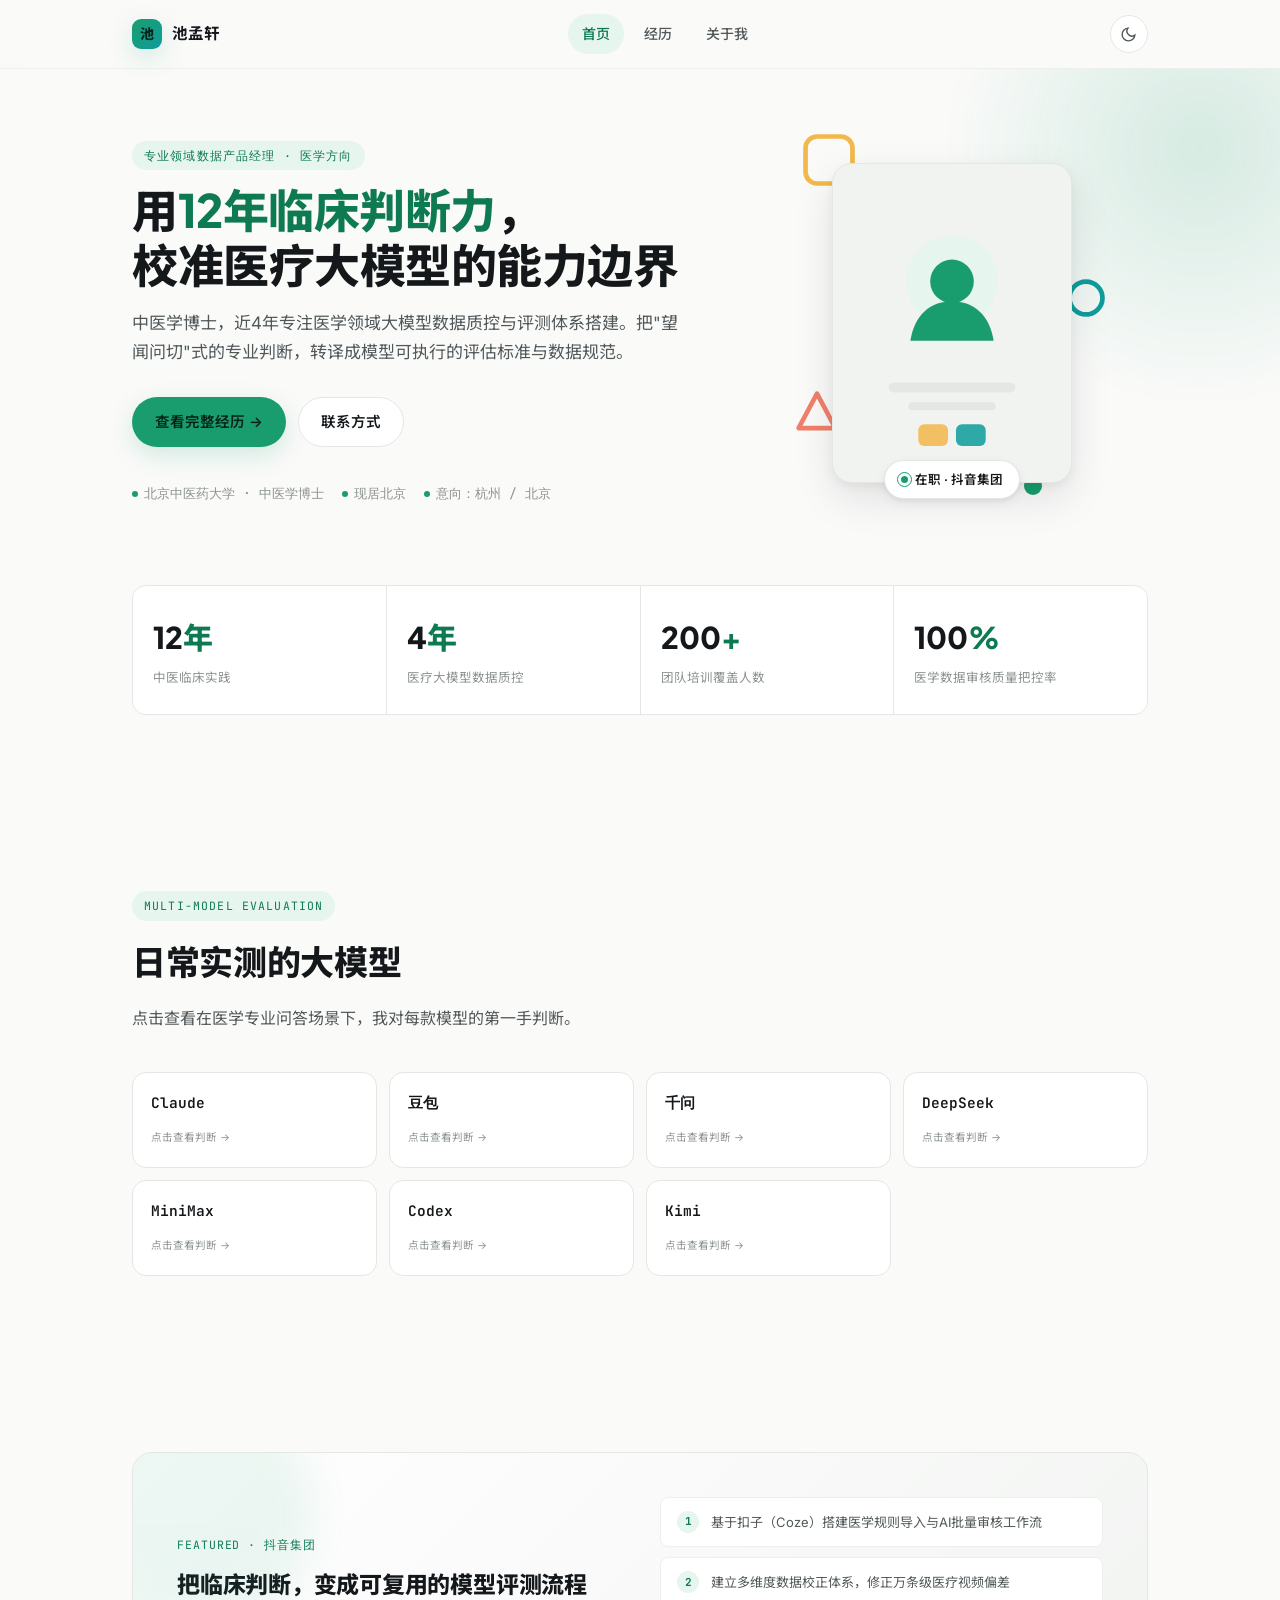
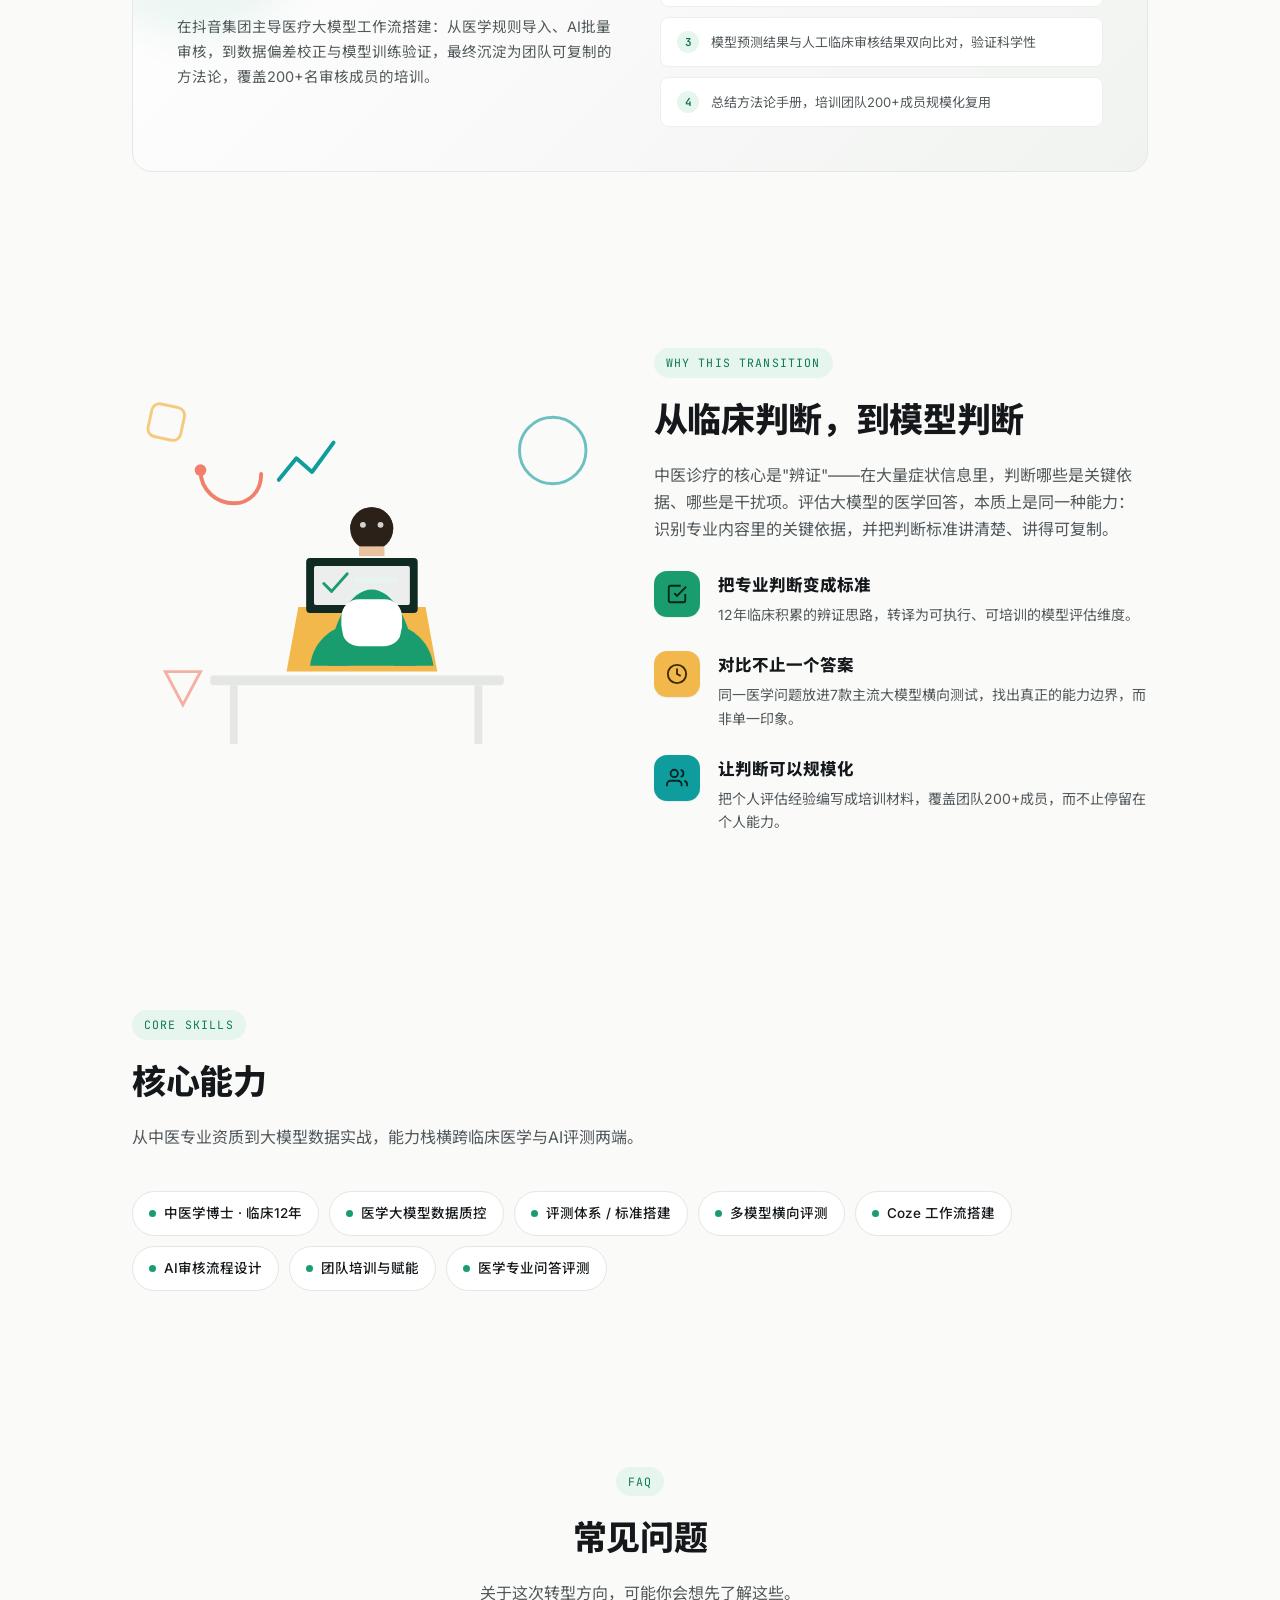
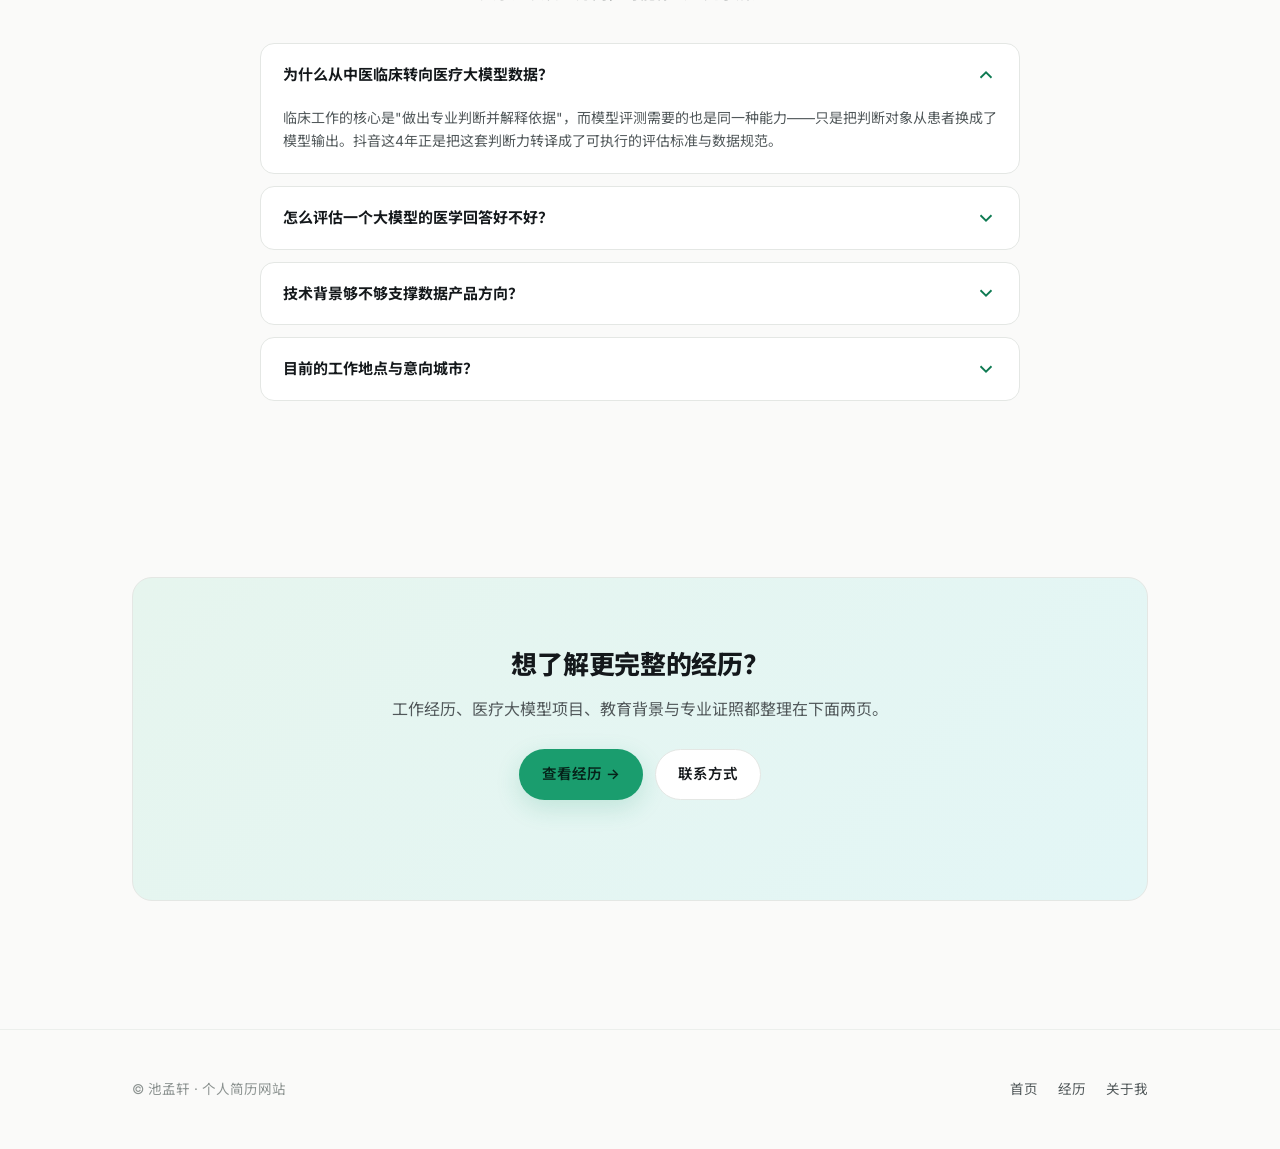
==== index.html @ e6326921 "Add files via upload" ====
<!DOCTYPE html>
<html lang="zh-CN">
<head>
<meta charset="UTF-8">
<meta name="viewport" content="width=device-width, initial-scale=1.0">
<title>池孟轩 · 专业领域数据产品经理（医学方向）</title>
<link rel="preconnect" href="https://fonts.googleapis.com">
<link rel="preconnect" href="https://fonts.gstatic.com" crossorigin>
<link href="https://fonts.googleapis.com/css2?family=Plus+Jakarta+Sans:wght@600;700;800;900&family=Manrope:wght@500;700;800&family=Inter:wght@400;500;600;700&family=Noto+Sans+SC:wght@400;500;600;700;800&family=JetBrains+Mono:wght@400;500&display=swap" rel="stylesheet">
<link rel="stylesheet" href="style.css">
<style>
  /* ---------- HERO ---------- */
  .hero{ padding:64px 0 40px; position:relative; overflow:hidden; }
  .hero-glow{
    position:absolute; top:-180px; right:-180px; width:520px; height:520px; border-radius:50%;
    background:radial-gradient(circle, var(--accent) 0%, transparent 70%);
    opacity:.16; pointer-events:none; filter:blur(10px);
  }
  .hero-grid{ display:grid; grid-template-columns:1.3fr 0.9fr; gap:56px; align-items:center; position:relative; z-index:1; }
  @media (max-width:840px){ .hero-grid{ grid-template-columns:1fr; gap:36px; } }

  .hero h1{
    font-size:clamp(32px,4.4vw,46px); font-weight:800; line-height:1.18; margin-bottom:18px;
  }
  .hero h1 .hl{ color:var(--accent-text); }
  .hero-lede{ font-size:17px; color:var(--ink-soft); max-width:560px; margin-bottom:30px; }
  .hero-cta{ display:flex; gap:12px; flex-wrap:wrap; margin-bottom:36px; }
  .hero-meta{ display:flex; gap:18px; flex-wrap:wrap; font-size:13px; color:var(--ink-faint); font-family:var(--mono); }
  .hero-meta span{ display:flex; align-items:center; gap:6px; }
  .hero-meta .dot{ width:6px; height:6px; border-radius:50%; background:var(--accent); }

  .hero-photo-wrap{ display:flex; justify-content:center; padding:30px; }
  .photo-cluster{ position:relative; width:240px; }
  .hero-photo{
    width:240px; height:320px; border-radius:var(--radius-lg); overflow:hidden;
    border:1px solid var(--border); box-shadow:var(--shadow-lg); position:relative; background:var(--bg-subtle);
  }
  .hero-photo img{ width:100%; height:100%; object-fit:cover; }
  .id-card{
    width:240px; height:320px; border-radius:var(--radius-lg); overflow:hidden;
    border:1px solid var(--border); box-shadow:var(--shadow-lg); position:relative; background:var(--bg-subtle);
  }
  .hero-badge{
    position:absolute; bottom:-16px; left:50%; transform:translateX(-50%);
    background:var(--bg-elevated); border:1px solid var(--border); border-radius:999px;
    padding:8px 16px; font-size:12.5px; font-weight:600; box-shadow:var(--shadow-md);
    display:flex; align-items:center; gap:7px; white-space:nowrap;
  }
  .hero-badge .pulse{ width:7px; height:7px; border-radius:50%; background:var(--accent); position:relative; }
  .hero-badge .pulse::after{
    content:""; position:absolute; inset:-4px; border-radius:50%; border:1.5px solid var(--accent);
    animation:pulseRing 2.2s var(--ease) infinite;
  }
  @keyframes pulseRing{ 0%{ transform:scale(.6); opacity:.9; } 100%{ transform:scale(1.8); opacity:0; } }

  /* ---------- STATS ---------- */
  .stats-row{
    display:grid; grid-template-columns:repeat(4,1fr); gap:1px; background:var(--border);
    border:1px solid var(--border); border-radius:var(--radius-md); overflow:hidden; margin-top:8px;
  }
  @media (max-width:680px){ .stats-row{ grid-template-columns:repeat(2,1fr); } }
  .stat-cell{ background:var(--bg-elevated); padding:26px 20px; transition:background-color .25s; }
  .stat-cell:hover{ background:var(--bg-subtle); }
  .stat-num{ font-family:var(--serif); font-weight:800; font-size:30px; color:var(--ink); }
  .stat-num .suf{ color:var(--accent-text); }
  .stat-label{ font-size:12.5px; color:var(--ink-faint); margin-top:4px; }

  /* ---------- MODEL EVAL — signature interactive component ---------- */
  .model-grid{ display:grid; grid-template-columns:repeat(4,1fr); gap:12px; }
  @media (max-width:680px){ .model-grid{ grid-template-columns:repeat(2,1fr); } }
  .model-chip{
    background:var(--bg-elevated); border:1px solid var(--border); border-radius:var(--radius-md);
    padding:18px; cursor:pointer; transition:all .3s var(--ease); position:relative; overflow:hidden;
    min-height:96px;
  }
  .model-chip::before{
    content:""; position:absolute; inset:0; background:linear-gradient(135deg, var(--accent-soft), transparent 60%);
    opacity:0; transition:opacity .3s;
  }
  .model-chip:hover{ transform:translateY(-3px); box-shadow:var(--shadow-md); border-color:var(--accent); }
  .model-chip:hover::before{ opacity:1; }
  .model-chip .mname{ font-family:var(--mono); font-weight:600; font-size:14.5px; position:relative; z-index:1; }
  .model-chip .mnote{
    font-size:12.5px; color:var(--ink-soft); margin-top:8px; max-height:0; opacity:0; overflow:hidden;
    transition:max-height .3s var(--ease), opacity .3s var(--ease); position:relative; z-index:1;
  }
  .model-chip.active{ border-color:var(--accent); box-shadow:var(--shadow-accent); }
  .model-chip.active .mnote{ max-height:60px; opacity:1; margin-top:8px; }
  .model-chip .tap-hint{
    font-size:10.5px; color:var(--ink-faint); margin-top:6px; position:relative; z-index:1;
  }
  .model-chip.active .tap-hint{ display:none; }

  /* ---------- SKILL TAGS ---------- */
  .skill-grid{ display:flex; flex-wrap:wrap; gap:10px; }
  .skill-tag{
    display:flex; align-items:center; gap:8px; padding:10px 16px; border-radius:999px;
    background:var(--bg-elevated); border:1px solid var(--border); font-size:13.5px; font-weight:500;
    transition:all .25s var(--ease);
  }
  .skill-tag:hover{ border-color:var(--accent); transform:translateY(-2px); box-shadow:var(--shadow-sm); }
  .skill-tag .ico{ width:7px; height:7px; border-radius:50%; background:var(--accent); flex:none; }

  /* ---------- SPOTLIGHT (featured highlight) ---------- */
  .spotlight{
    background:linear-gradient(135deg, var(--bg-elevated), var(--bg-subtle));
    border:1px solid var(--border); border-radius:var(--radius-lg); padding:44px;
    display:grid; grid-template-columns:1fr 1fr; gap:40px; align-items:center; position:relative; overflow:hidden;
  }
  @media (max-width:760px){ .spotlight{ grid-template-columns:1fr; padding:28px; } }
  .spotlight::before{
    content:""; position:absolute; top:-60px; left:-60px; width:240px; height:240px; border-radius:50%;
    background:var(--accent); opacity:.08; filter:blur(20px);
  }
  .spotlight-tag{ font-family:var(--mono); font-size:11.5px; color:var(--accent-text); letter-spacing:.08em; text-transform:uppercase; margin-bottom:10px; }
  .spotlight h3{ font-size:23px; font-weight:800; margin-bottom:12px; }
  .spotlight p{ color:var(--ink-soft); font-size:14.5px; }
  .flow-steps{ display:flex; flex-direction:column; gap:10px; }
  .flow-step{
    display:flex; gap:12px; align-items:flex-start; background:var(--bg-elevated); border:1px solid var(--border-soft);
    border-radius:var(--radius-sm); padding:13px 16px; font-size:13px; color:var(--ink-soft);
    transition:transform .2s var(--ease), border-color .2s;
  }
  .flow-step:hover{ transform:translateX(4px); border-color:var(--accent); }
  .flow-step .fn{
    font-family:var(--mono); font-weight:700; color:var(--accent-text); flex:none;
    width:22px; height:22px; border-radius:50%; background:var(--accent-soft);
    display:flex; align-items:center; justify-content:center; font-size:11px;
  }

  /* CTA band */
  .cta-band{
    text-align:center; padding:64px 32px; border-radius:var(--radius-lg);
    background:linear-gradient(135deg, var(--accent-soft), var(--accent-2-soft));
    border:1px solid var(--border);
  }
  .cta-band h3{ font-size:26px; font-weight:800; margin-bottom:10px; }
  .cta-band p{ color:var(--ink-soft); margin-bottom:26px; }

  @keyframes fadeSlideIn{ from{ opacity:0; transform:translateY(8px); } to{ opacity:1; transform:translateY(0); } }
</style>
</head>
<body>

  <nav class="nav">
    <div class="nav-inner">
      <a href="index.html" class="brand"><span class="brand-mark">池</span>池孟轩</a>
      <button class="nav-toggle" id="navToggle" aria-label="菜单">
        <svg width="22" height="22" viewBox="0 0 24 24" fill="none" stroke="currentColor" stroke-width="2"><line x1="4" y1="7" x2="20" y2="7"/><line x1="4" y1="12" x2="20" y2="12"/><line x1="4" y1="17" x2="20" y2="17"/></svg>
      </button>
      <div class="navlinks" id="navLinks">
        <a href="index.html" class="active">首页</a>
        <a href="experience.html">经历</a>
        <a href="about.html">关于我</a>
      </div>
      <div class="nav-right">
        <button class="theme-btn" id="themeToggle" aria-label="切换主题">
          <svg class="moon" viewBox="0 0 24 24" fill="none" stroke="currentColor" stroke-width="2"><path d="M21 12.79A9 9 0 1111.21 3 7 7 0 0021 12.79z"/></svg>
          <svg class="sun" viewBox="0 0 24 24" fill="none" stroke="currentColor" stroke-width="2"><circle cx="12" cy="12" r="4"/><path d="M12 2v2M12 20v2M4.93 4.93l1.41 1.41M17.66 17.66l1.41 1.41M2 12h2M20 12h2M6.34 17.66l-1.41 1.41M19.07 4.93l-1.41 1.41"/></svg>
        </button>
      </div>
    </div>
  </nav>

  <!-- HERO -->
  <header class="hero">
    <div class="hero-glow"></div>
    <div class="wrap">
      <div class="hero-grid">
        <div>
          <div class="eyebrow">专业领域数据产品经理 · 医学方向</div>
          <h1>用<span class="hl">12年临床判断力</span>，<br>校准医疗大模型的能力边界</h1>
          <p class="hero-lede">中医学博士，近4年专注医学领域大模型数据质控与评测体系搭建。把"望闻问切"式的专业判断，转译成模型可执行的评估标准与数据规范。</p>
          <div class="hero-cta">
            <a href="experience.html" class="btn btn-primary">查看完整经历 →</a>
            <a href="about.html" class="btn btn-ghost">联系方式</a>
          </div>
          <div class="hero-meta">
            <span><span class="dot"></span>北京中医药大学 · 中医学博士</span>
            <span><span class="dot"></span>现居北京</span>
            <span><span class="dot"></span>意向：杭州 / 北京</span>
          </div>
        </div>
        <div class="hero-photo-wrap">
          <div class="photo-cluster">
            <svg class="float-shape shape-bob" style="top:-30px; left:-30px; width:54px; height:54px;" viewBox="0 0 46 46" fill="none">
              <rect x="3" y="3" width="40" height="40" rx="10" style="stroke:var(--illus-amber)" stroke-width="4"/>
            </svg>
            <svg class="float-shape shape-bob delay1" style="top:36%; right:-34px; width:40px; height:40px;" viewBox="0 0 34 34" fill="none">
              <circle cx="17" cy="17" r="14" style="stroke:var(--accent-2)" stroke-width="4"/>
            </svg>
            <svg class="float-shape shape-bob delay2" style="bottom:48px; left:-38px; width:46px; height:46px;" viewBox="0 0 40 40" fill="none">
              <path d="M20 4L36 34H4L20 4Z" style="stroke:var(--illus-coral)" stroke-width="4" stroke-linejoin="round"/>
            </svg>
            <svg class="float-shape shape-bob" style="bottom:-12px; right:30px; width:18px; height:18px;" viewBox="0 0 16 16">
              <circle cx="8" cy="8" r="8" style="fill:var(--accent)"/>
            </svg>
            <div class="id-card">
              <svg viewBox="0 0 240 320" fill="none" xmlns="http://www.w3.org/2000/svg" style="width:100%;height:100%;">
                <rect width="240" height="320" rx="20" style="fill:var(--bg-subtle)"/>
                <circle cx="120" cy="118" r="46" style="fill:var(--accent-soft)"/>
                <path d="M120 96a22 22 0 110 44 22 22 0 010-44z" style="fill:var(--accent)"/>
                <path d="M78 178c4-26 20-40 42-40s38 14 42 40z" style="fill:var(--accent)"/>
                <rect x="56" y="220" width="128" height="10" rx="5" style="fill:var(--border)"/>
                <rect x="76" y="240" width="88" height="8" rx="4" style="fill:var(--border)"/>
                <g>
                  <rect x="86" y="262" width="30" height="22" rx="6" style="fill:var(--illus-amber)" opacity="0.85"/>
                  <rect x="124" y="262" width="30" height="22" rx="6" style="fill:var(--accent-2)" opacity="0.85"/>
                </g>
              </svg>
            </div>
            <div class="hero-badge"><span class="pulse"></span>在职 · 抖音集团</div>
          </div>
        </div>
      </div>
    </div>
  </header>

  <!-- STATS -->
  <section style="padding-top:24px;">
    <div class="wrap reveal">
      <div class="stats-row">
        <div class="stat-cell">
          <div class="stat-num"><span data-count="12">12</span><span class="suf">年</span></div>
          <div class="stat-label">中医临床实践</div>
        </div>
        <div class="stat-cell">
          <div class="stat-num"><span data-count="4">4</span><span class="suf">年</span></div>
          <div class="stat-label">医疗大模型数据质控</div>
        </div>
        <div class="stat-cell">
          <div class="stat-num"><span data-count="200">200</span><span class="suf">+</span></div>
          <div class="stat-label">团队培训覆盖人数</div>
        </div>
        <div class="stat-cell">
          <div class="stat-num"><span data-count="100">100</span><span class="suf">%</span></div>
          <div class="stat-label">医学数据审核质量把控率</div>
        </div>
      </div>
    </div>
  </section>

  <!-- MODEL EVAL — signature element -->
  <section>
    <div class="wrap">
      <div class="eyebrow">multi-model evaluation</div>
      <h2 class="sec-title reveal">日常实测的大模型</h2>
      <p class="sec-sub reveal">点击查看在医学专业问答场景下，我对每款模型的第一手判断。</p>
      <div class="model-grid stagger">
        <div class="model-chip">
          <div class="mname">Claude</div>
          <div class="mnote">推理链条严谨，医学专业表达克制准确，复杂病案分析稳健。</div>
          <div class="tap-hint">点击查看判断 →</div>
        </div>
        <div class="model-chip">
          <div class="mname">豆包</div>
          <div class="mnote">响应速度快，中文医学常识覆盖广，复杂推理偶有简化。</div>
          <div class="tap-hint">点击查看判断 →</div>
        </div>
        <div class="model-chip">
          <div class="mname">千问</div>
          <div class="mnote">中医药知识库覆盖扎实，专业术语使用准确度高。</div>
          <div class="tap-hint">点击查看判断 →</div>
        </div>
        <div class="model-chip">
          <div class="mname">DeepSeek</div>
          <div class="mnote">逻辑推理链路透明，适合拆解复杂鉴别诊断思路。</div>
          <div class="tap-hint">点击查看判断 →</div>
        </div>
        <div class="model-chip">
          <div class="mname">MiniMax</div>
          <div class="mnote">多轮对话上下文把握稳定，适合长程问诊式交互测试。</div>
          <div class="tap-hint">点击查看判断 →</div>
        </div>
        <div class="model-chip">
          <div class="mname">Codex</div>
          <div class="mnote">用于搭建审核工作流与数据脚本，结构化任务执行效率高。</div>
          <div class="tap-hint">点击查看判断 →</div>
        </div>
        <div class="model-chip">
          <div class="mname">Kimi</div>
          <div class="mnote">长文档医学资料理解与摘要能力突出，适合文献类任务。</div>
          <div class="tap-hint">点击查看判断 →</div>
        </div>
      </div>
    </div>
  </section>

  <!-- SPOTLIGHT -->
  <section>
    <div class="wrap reveal">
      <div class="spotlight">
        <div>
          <div class="spotlight-tag">featured · 抖音集团</div>
          <h3>把临床判断，变成可复用的模型评测流程</h3>
          <p>在抖音集团主导医疗大模型工作流搭建：从医学规则导入、AI批量审核，到数据偏差校正与模型训练验证，最终沉淀为团队可复制的方法论，覆盖200+名审核成员的培训。</p>
        </div>
        <div class="flow-steps">
          <div class="flow-step"><span class="fn">1</span>基于扣子（Coze）搭建医学规则导入与AI批量审核工作流</div>
          <div class="flow-step"><span class="fn">2</span>建立多维度数据校正体系，修正万条级医疗视频偏差</div>
          <div class="flow-step"><span class="fn">3</span>模型预测结果与人工临床审核结果双向比对，验证科学性</div>
          <div class="flow-step"><span class="fn">4</span>总结方法论手册，培训团队200+成员规模化复用</div>
        </div>
      </div>
    </div>
  </section>

  <!-- ILLUSTRATED NARRATIVE — "从临床到数据" -->
  <section>
    <div class="wrap reveal">
      <div class="illus-split">
        <div class="illus-art">
          <svg viewBox="0 0 480 420" fill="none" xmlns="http://www.w3.org/2000/svg">
            <!-- decorative outline shapes -->
            <circle cx="430" cy="70" r="34" style="stroke:var(--accent-2)" stroke-width="3" opacity="0.6"/>
            <rect x="18" y="24" width="34" height="34" rx="8" style="stroke:var(--illus-amber)" stroke-width="3" opacity="0.7" transform="rotate(12 35 41)"/>
            <path d="M52 330L70 296H34L52 330Z" style="stroke:var(--illus-coral)" stroke-width="3" opacity="0.6"/>
            <!-- desk -->
            <rect x="80" y="300" width="300" height="10" rx="3" style="fill:var(--border)"/>
            <rect x="100" y="310" width="8" height="60" style="fill:var(--border)"/>
            <rect x="350" y="310" width="8" height="60" style="fill:var(--border)"/>
            <!-- laptop -->
            <path d="M170 230H300L312 296H158L170 230Z" style="fill:var(--illus-amber)"/>
            <rect x="178" y="180" width="114" height="56" rx="4" style="fill:var(--illus-ink)"/>
            <rect x="186" y="188" width="98" height="40" rx="2" fill="#FFFFFF" opacity="0.92"/>
            <path d="M196 206l8 8 16-18" style="stroke:var(--accent)" stroke-width="3" stroke-linecap="round" stroke-linejoin="round"/>
            <rect x="226" y="200" width="46" height="5" rx="2.5" style="fill:var(--accent-soft)"/>
            <rect x="226" y="212" width="34" height="5" rx="2.5" style="fill:var(--accent-soft)"/>
            <!-- seated figure -->
            <circle cx="245" cy="150" r="22" fill="#2B2118"/>
            <path d="M223 150a22 22 0 0144 0" fill="#2B2118"/>
            <rect x="232" y="168" width="26" height="10" fill="#E8C39E"/>
            <path d="M200 290c4-46 24-78 45-78s41 32 45 78z" style="fill:var(--accent)"/>
            <rect x="214" y="222" width="62" height="48" rx="18" fill="#FFFFFF"/>
            <path d="M214 250c-18 6-30 22-32 40h40z" style="fill:var(--accent)"/>
            <path d="M276 250c18 6 30 22 32 40h-40z" style="fill:var(--accent)"/>
            <circle cx="236" cy="146" r="3" fill="#FFFFFF" opacity=".8"/>
            <circle cx="254" cy="146" r="3" fill="#FFFFFF" opacity=".8"/>
            <!-- stethoscope motif turning into data line -->
            <path d="M70 90c0 22 18 34 34 34s28-12 28-30" style="stroke:var(--illus-coral)" stroke-width="4" fill="none" stroke-linecap="round"/>
            <circle cx="70" cy="90" r="6" style="fill:var(--illus-coral)"/>
            <path d="M150 100l18-22 16 14 22-30" style="stroke:var(--accent-2)" stroke-width="4" fill="none" stroke-linecap="round" stroke-linejoin="round"/>
          </svg>
        </div>
        <div>
          <div class="eyebrow">why this transition</div>
          <h2 class="sec-title">从临床判断，到模型判断</h2>
          <p class="sec-sub" style="margin-bottom:0;">中医诊疗的核心是"辨证"——在大量症状信息里，判断哪些是关键依据、哪些是干扰项。评估大模型的医学回答，本质上是同一种能力：识别专业内容里的关键依据，并把判断标准讲清楚、讲得可复制。</p>
          <div class="benefit-stack">
            <div class="benefit-row">
              <div class="icon-badge c-green">
                <svg viewBox="0 0 24 24" fill="none" stroke="currentColor" stroke-width="2"><path d="M9 11l3 3L22 4"/><path d="M21 12v7a2 2 0 01-2 2H5a2 2 0 01-2-2V5a2 2 0 012-2h11"/></svg>
              </div>
              <div><h4>把专业判断变成标准</h4><p>12年临床积累的辨证思路，转译为可执行、可培训的模型评估维度。</p></div>
            </div>
            <div class="benefit-row">
              <div class="icon-badge c-amber">
                <svg viewBox="0 0 24 24" fill="none" stroke="currentColor" stroke-width="2"><circle cx="12" cy="12" r="10"/><path d="M12 6v6l4 2"/></svg>
              </div>
              <div><h4>对比不止一个答案</h4><p>同一医学问题放进7款主流大模型横向测试，找出真正的能力边界，而非单一印象。</p></div>
            </div>
            <div class="benefit-row">
              <div class="icon-badge c-teal">
                <svg viewBox="0 0 24 24" fill="none" stroke="currentColor" stroke-width="2"><path d="M17 21v-2a4 4 0 00-4-4H5a4 4 0 00-4 4v2"/><circle cx="9" cy="7" r="4"/><path d="M23 21v-2a4 4 0 00-3-3.87"/><path d="M16 3.13a4 4 0 010 7.75"/></svg>
              </div>
              <div><h4>让判断可以规模化</h4><p>把个人评估经验编写成培训材料，覆盖团队200+成员，而不止停留在个人能力。</p></div>
            </div>
          </div>
        </div>
      </div>
    </div>
  </section>

  <!-- SKILLS — icon badge grid -->
  <section>
    <div class="wrap">
      <div class="eyebrow">core skills</div>
      <h2 class="sec-title reveal">核心能力</h2>
      <p class="sec-sub reveal">从中医专业资质到大模型数据实战，能力栈横跨临床医学与AI评测两端。</p>
      <div class="skill-grid reveal">
        <div class="skill-tag"><span class="ico"></span>中医学博士 · 临床12年</div>
        <div class="skill-tag"><span class="ico"></span>医学大模型数据质控</div>
        <div class="skill-tag"><span class="ico"></span>评测体系 / 标准搭建</div>
        <div class="skill-tag"><span class="ico"></span>多模型横向评测</div>
        <div class="skill-tag"><span class="ico"></span>Coze 工作流搭建</div>
        <div class="skill-tag"><span class="ico"></span>AI审核流程设计</div>
        <div class="skill-tag"><span class="ico"></span>团队培训与赋能</div>
        <div class="skill-tag"><span class="ico"></span>医学专业问答评测</div>
      </div>
    </div>
  </section>

  <!-- FAQ -->
  <section>
    <div class="wrap reveal">
      <div style="text-align:center; margin-bottom:36px;">
        <div class="eyebrow" style="display:inline-flex;">faq</div>
        <h2 class="sec-title">常见问题</h2>
        <p class="sec-sub" style="margin:0 auto;">关于这次转型方向，可能你会想先了解这些。</p>
      </div>
      <div class="faq-list">
        <div class="faq-item open">
          <div class="faq-q">为什么从中医临床转向医疗大模型数据？
            <svg class="faq-icon" viewBox="0 0 24 24" fill="none" stroke="currentColor" stroke-width="2"><polyline points="6 9 12 15 18 9"/></svg>
          </div>
          <div class="faq-a"><p>临床工作的核心是"做出专业判断并解释依据"，而模型评测需要的也是同一种能力——只是把判断对象从患者换成了模型输出。抖音这4年正是把这套判断力转译成了可执行的评估标准与数据规范。</p></div>
        </div>
        <div class="faq-item">
          <div class="faq-q">怎么评估一个大模型的医学回答好不好？
            <svg class="faq-icon" viewBox="0 0 24 24" fill="none" stroke="currentColor" stroke-width="2"><polyline points="6 9 12 15 18 9"/></svg>
          </div>
          <div class="faq-a"><p>从知识准确性、推理逻辑、表达水准三个维度交叉核验，再结合具体场景的临床诊疗规范做校正。日常会用Claude、豆包、千问、DeepSeek等7款主流模型做横向对比，避免单一模型的印象偏差。</p></div>
        </div>
        <div class="faq-item">
          <div class="faq-q">技术背景够不够支撑数据产品方向？
            <svg class="faq-icon" viewBox="0 0 24 24" fill="none" stroke="currentColor" stroke-width="2"><polyline points="6 9 12 15 18 9"/></svg>
          </div>
          <div class="faq-a"><p>在抖音主导过基于扣子（Coze）的AI审核工作流搭建，对模型训练与评测的基本原理有实际操作经验，并持续使用多款大模型进行专业问答测试，能把专业判断转化为可度量的评测维度。</p></div>
        </div>
        <div class="faq-item">
          <div class="faq-q">目前的工作地点与意向城市？
            <svg class="faq-icon" viewBox="0 0 24 24" fill="none" stroke="currentColor" stroke-width="2"><polyline points="6 9 12 15 18 9"/></svg>
          </div>
          <div class="faq-a"><p>目前常驻北京，对杭州与北京的机会都持开放态度，可以远程沟通安排面谈时间。</p></div>
        </div>
      </div>
    </div>
  </section>

  <!-- CTA -->
  <section>
    <div class="wrap reveal">
      <div class="cta-band">
        <h3>想了解更完整的经历？</h3>
        <p>工作经历、医疗大模型项目、教育背景与专业证照都整理在下面两页。</p>
        <div class="hero-cta" style="justify-content:center;">
          <a href="experience.html" class="btn btn-primary">查看经历 →</a>
          <a href="about.html" class="btn btn-ghost">联系方式</a>
        </div>
      </div>
    </div>
  </section>

  <footer>
    <div class="wrap">
      <div class="f-left">© 池孟轩 · 个人简历网站</div>
      <div class="f-links">
        <a href="index.html">首页</a>
        <a href="experience.html">经历</a>
        <a href="about.html">关于我</a>
      </div>
    </div>
  </footer>

<script src="script.js"></script>
</body>
</html>
---- style.css ----
/* Design tokens */
:root{
  --bg: #FAFAF9;
  --bg-elevated: #FFFFFF;
  --bg-subtle: #F1F3F1;
  --ink: #14181B;
  --ink-soft: #51585A;
  --ink-faint: #8B9290;
  --border: #E4E7E4;
  --border-soft: #ECEFEC;

  --accent: #1A9D6E;
  --accent-hover: #158058;
  --accent-soft: #E6F5EE;
  --accent-text: #0E7A52;
  --accent-2: #0E9C9C;
  --accent-2-soft: #E3F6F6;

  --illus-amber: #F2B84B;
  --illus-coral: #F0806B;
  --illus-outline: #1A9D6E;
  --illus-ink: #0E2A22;

  --shadow-sm: 0 1px 2px rgba(20,24,27,0.04), 0 1px 1px rgba(20,24,27,0.03);
  --shadow-md: 0 4px 12px rgba(20,24,27,0.06), 0 2px 4px rgba(20,24,27,0.04);
  --shadow-lg: 0 16px 40px rgba(20,24,27,0.10), 0 4px 10px rgba(20,24,27,0.05);
  --shadow-accent: 0 8px 24px rgba(26,157,110,0.18);

  --radius-sm: 8px;
  --radius-md: 14px;
  --radius-lg: 20px;
  --radius-xl: 28px;

  --serif: "Plus Jakarta Sans", "Manrope", "Noto Sans SC", sans-serif;
  --sans: "Inter", "Noto Sans SC", "PingFang SC", "Microsoft YaHei", sans-serif;
  --mono: "JetBrains Mono", "SF Mono", monospace;

  --ease: cubic-bezier(.16,.8,.24,1);
}

html[data-theme="dark"]{
  --bg: #0B0F0D;
  --bg-elevated: #111613;
  --bg-subtle: #161C19;
  --ink: #F1F4F2;
  --ink-soft: #B7BFBA;
  --ink-faint: #74807A;
  --border: #232B27;
  --border-soft: #1B221E;

  --accent: #34D399;
  --accent-hover: #5EEAB4;
  --accent-soft: #133225;
  --accent-text: #5EEAB4;
  --accent-2: #2DD4D4;
  --accent-2-soft: #0F2C2C;

  --shadow-sm: 0 1px 2px rgba(0,0,0,0.3);
  --shadow-md: 0 4px 16px rgba(0,0,0,0.4);
  --shadow-lg: 0 20px 50px rgba(0,0,0,0.55);
  --shadow-accent: 0 8px 28px rgba(52,211,153,0.22);
}

*{ margin:0; padding:0; box-sizing:border-box; }
html{ scroll-behavior:smooth; }
body{
  background:var(--bg); color:var(--ink); font-family:var(--sans);
  line-height:1.7; -webkit-font-smoothing:antialiased;
  transition:background-color .35s var(--ease), color .35s var(--ease);
  min-height:100vh;
}
a{ color:inherit; text-decoration:none; }
img{ max-width:100%; display:block; }
.wrap{ max-width:1080px; margin:0 auto; padding:0 32px; }

.nav{
  position:sticky; top:0; z-index:100;
  background:color-mix(in srgb, var(--bg) 86%, transparent);
  backdrop-filter:blur(10px) saturate(1.4);
  border-bottom:1px solid var(--border-soft);
  transition:background-color .35s var(--ease), border-color .35s var(--ease);
}
.nav-inner{
  max-width:1080px; margin:0 auto; padding:0 32px;
  height:68px; display:flex; align-items:center; justify-content:space-between;
}
.brand{ display:flex; align-items:center; gap:10px; font-weight:700; font-size:15.5px; letter-spacing:-0.01em; }
.brand-mark{
  width:30px; height:30px; border-radius:9px;
  background:linear-gradient(135deg, var(--accent), var(--accent-2));
  display:flex; align-items:center; justify-content:center;
  font-family:var(--serif); font-weight:800; font-size:14px; color:#06231A;
  box-shadow:var(--shadow-accent);
}
.navlinks{ display:flex; align-items:center; gap:6px; }
.navlinks a{
  font-size:14px; font-weight:500; color:var(--ink-soft); padding:8px 14px;
  border-radius:999px; transition:color .2s, background-color .2s;
}
.navlinks a:hover{ color:var(--ink); background:var(--bg-subtle); }
.navlinks a.active{ color:var(--accent-text); background:var(--accent-soft); }
.nav-right{ display:flex; align-items:center; gap:10px; }

.theme-btn{
  width:38px; height:38px; border-radius:999px; border:1px solid var(--border);
  background:var(--bg-elevated); color:var(--ink-soft); cursor:pointer;
  display:flex; align-items:center; justify-content:center; transition:all .2s;
}
.theme-btn:hover{ border-color:var(--accent); color:var(--accent-text); transform:translateY(-1px); }
.theme-btn svg{ width:17px; height:17px; }
.theme-btn .sun{ display:none; }
html[data-theme="dark"] .theme-btn .moon{ display:none; }
html[data-theme="dark"] .theme-btn .sun{ display:block; }

.nav-toggle{ display:none; background:none; border:none; cursor:pointer; padding:8px; color:var(--ink); }
@media (max-width:760px){
  .navlinks{
    position:fixed; top:68px; left:0; right:0; bottom:0; z-index:90;
    background:var(--bg); flex-direction:column; align-items:stretch; padding:20px;
    transform:translateX(100%); transition:transform .3s var(--ease);
    gap:4px;
  }
  .navlinks.open{ transform:translateX(0); }
  .navlinks a{ padding:14px 16px; font-size:16px; }
  .nav-toggle{ display:flex; }
}

.btn{
  display:inline-flex; align-items:center; gap:8px; font-size:14.5px; font-weight:600;
  padding:12px 22px; border-radius:999px; border:1px solid transparent; cursor:pointer;
  transition:transform .2s var(--ease), box-shadow .2s var(--ease), background-color .2s, border-color .2s, color .2s;
}
.btn-primary{ background:var(--accent); color:#06231A; box-shadow:var(--shadow-accent); }
.btn-primary:hover{ background:var(--accent-hover); transform:translateY(-2px); }
.btn-ghost{ background:var(--bg-elevated); color:var(--ink); border-color:var(--border); }
.btn-ghost:hover{ border-color:var(--accent); color:var(--accent-text); transform:translateY(-2px); }

.eyebrow{
  font-family:var(--mono); font-size:11.5px; letter-spacing:0.1em; color:var(--accent-text);
  text-transform:uppercase; margin-bottom:12px; display:inline-flex; align-items:center; gap:8px;
  background:var(--accent-soft); padding:5px 12px; border-radius:999px;
}
h1,h2,h3{ font-family:var(--serif); letter-spacing:-0.01em; }
h2.sec-title{ font-size:clamp(26px,3.2vw,34px); font-weight:800; margin-bottom:14px; }
.sec-sub{ color:var(--ink-soft); font-size:16px; max-width:620px; margin-bottom:40px; }
section{ padding:88px 0; }
.divider{ height:1px; background:var(--border-soft); }

.card{
  background:var(--bg-elevated); border:1px solid var(--border); border-radius:var(--radius-md);
  transition:transform .25s var(--ease), box-shadow .25s var(--ease), border-color .25s var(--ease);
}
.card:hover{ transform:translateY(-4px); box-shadow:var(--shadow-lg); border-color:var(--border); }

footer{ border-top:1px solid var(--border-soft); padding:48px 0; margin-top:40px; }
footer .wrap{ display:flex; justify-content:space-between; align-items:center; flex-wrap:wrap; gap:16px; }
footer .f-left{ font-size:13.5px; color:var(--ink-faint); }
footer .f-links{ display:flex; gap:20px; font-size:13.5px; color:var(--ink-soft); }
footer .f-links a:hover{ color:var(--accent-text); }

.reveal{ opacity:1; transform:none; }
.reveal.armed{ opacity:0; transform:translateY(18px); transition:opacity .7s var(--ease), transform .7s var(--ease); }
.reveal.armed.in{ opacity:1; transform:translateY(0); }

.stagger.armed > *{ opacity:0; transform:translateY(14px); transition:opacity .55s var(--ease), transform .55s var(--ease); }
.stagger.armed.in > *{ opacity:1; transform:translateY(0); }
.stagger.armed.in > *:nth-child(1){ transition-delay:.02s; }
.stagger.armed.in > *:nth-child(2){ transition-delay:.08s; }
.stagger.armed.in > *:nth-child(3){ transition-delay:.14s; }
.stagger.armed.in > *:nth-child(4){ transition-delay:.20s; }
.stagger.armed.in > *:nth-child(5){ transition-delay:.26s; }
.stagger.armed.in > *:nth-child(6){ transition-delay:.32s; }
.stagger.armed.in > *:nth-child(7){ transition-delay:.38s; }

@media (max-width:760px){
  section{ padding:56px 0; }
  .wrap{ padding:0 20px; }
}

.icon-badge{
  width:46px; height:46px; border-radius:13px; flex:none;
  display:flex; align-items:center; justify-content:center;
  box-shadow:var(--shadow-sm);
}
.icon-badge.c-green{ background:var(--accent); color:#06231A; }
.icon-badge.c-amber{ background:var(--illus-amber); color:#3A2705; }
.icon-badge.c-coral{ background:var(--illus-coral); color:#3A0E05; }
.icon-badge.c-teal{ background:var(--accent-2); color:#042424; }
.icon-badge svg{ width:22px; height:22px; }

.benefit-row{ display:flex; gap:18px; align-items:flex-start; }
.benefit-row h4{ font-family:var(--serif); font-size:16.5px; font-weight:800; margin-bottom:4px; }
.benefit-row p{ font-size:14px; color:var(--ink-soft); }

.float-shape{ position:absolute; pointer-events:none; }
.shape-bob{ animation:shapeBob 5s ease-in-out infinite; }
.shape-bob.delay1{ animation-delay:.6s; }
.shape-bob.delay2{ animation-delay:1.3s; }
@keyframes shapeBob{
  0%,100%{ transform:translateY(0) rotate(0deg); }
  50%{ transform:translateY(-10px) rotate(6deg); }
}
@media (prefers-reduced-motion: reduce){ .shape-bob{ animation:none; } }

.faq-list{ display:flex; flex-direction:column; gap:12px; max-width:760px; margin:0 auto; }
.faq-item{
  background:var(--bg-elevated); border:1px solid var(--border); border-radius:var(--radius-md);
  overflow:hidden; transition:border-color .2s, box-shadow .2s;
}
.faq-item:hover{ border-color:var(--accent); }
.faq-q{
  display:flex; align-items:center; justify-content:space-between; gap:16px;
  padding:18px 22px; cursor:pointer; font-weight:700; font-size:15px; user-select:none;
}
.faq-icon{ flex:none; width:22px; height:22px; color:var(--accent-text); transition:transform .3s var(--ease); }
.faq-item.open .faq-icon{ transform:rotate(180deg); }
.faq-a{
  max-height:0; opacity:0; overflow:hidden; transition:max-height .35s var(--ease), opacity .3s var(--ease);
  padding:0 22px;
}
.faq-item.open .faq-a{ max-height:220px; opacity:1; padding:0 22px 20px; }
.faq-a p{ font-size:14px; color:var(--ink-soft); }

.illus-split{ display:grid; grid-template-columns:0.95fr 1fr; gap:52px; align-items:center; }
@media (max-width:820px){ .illus-split{ grid-template-columns:1fr; gap:32px; } }
.illus-art{ position:relative; }
.illus-art svg{ width:100%; height:auto; }
.benefit-stack{ display:flex; flex-direction:column; gap:24px; margin-top:28px; }
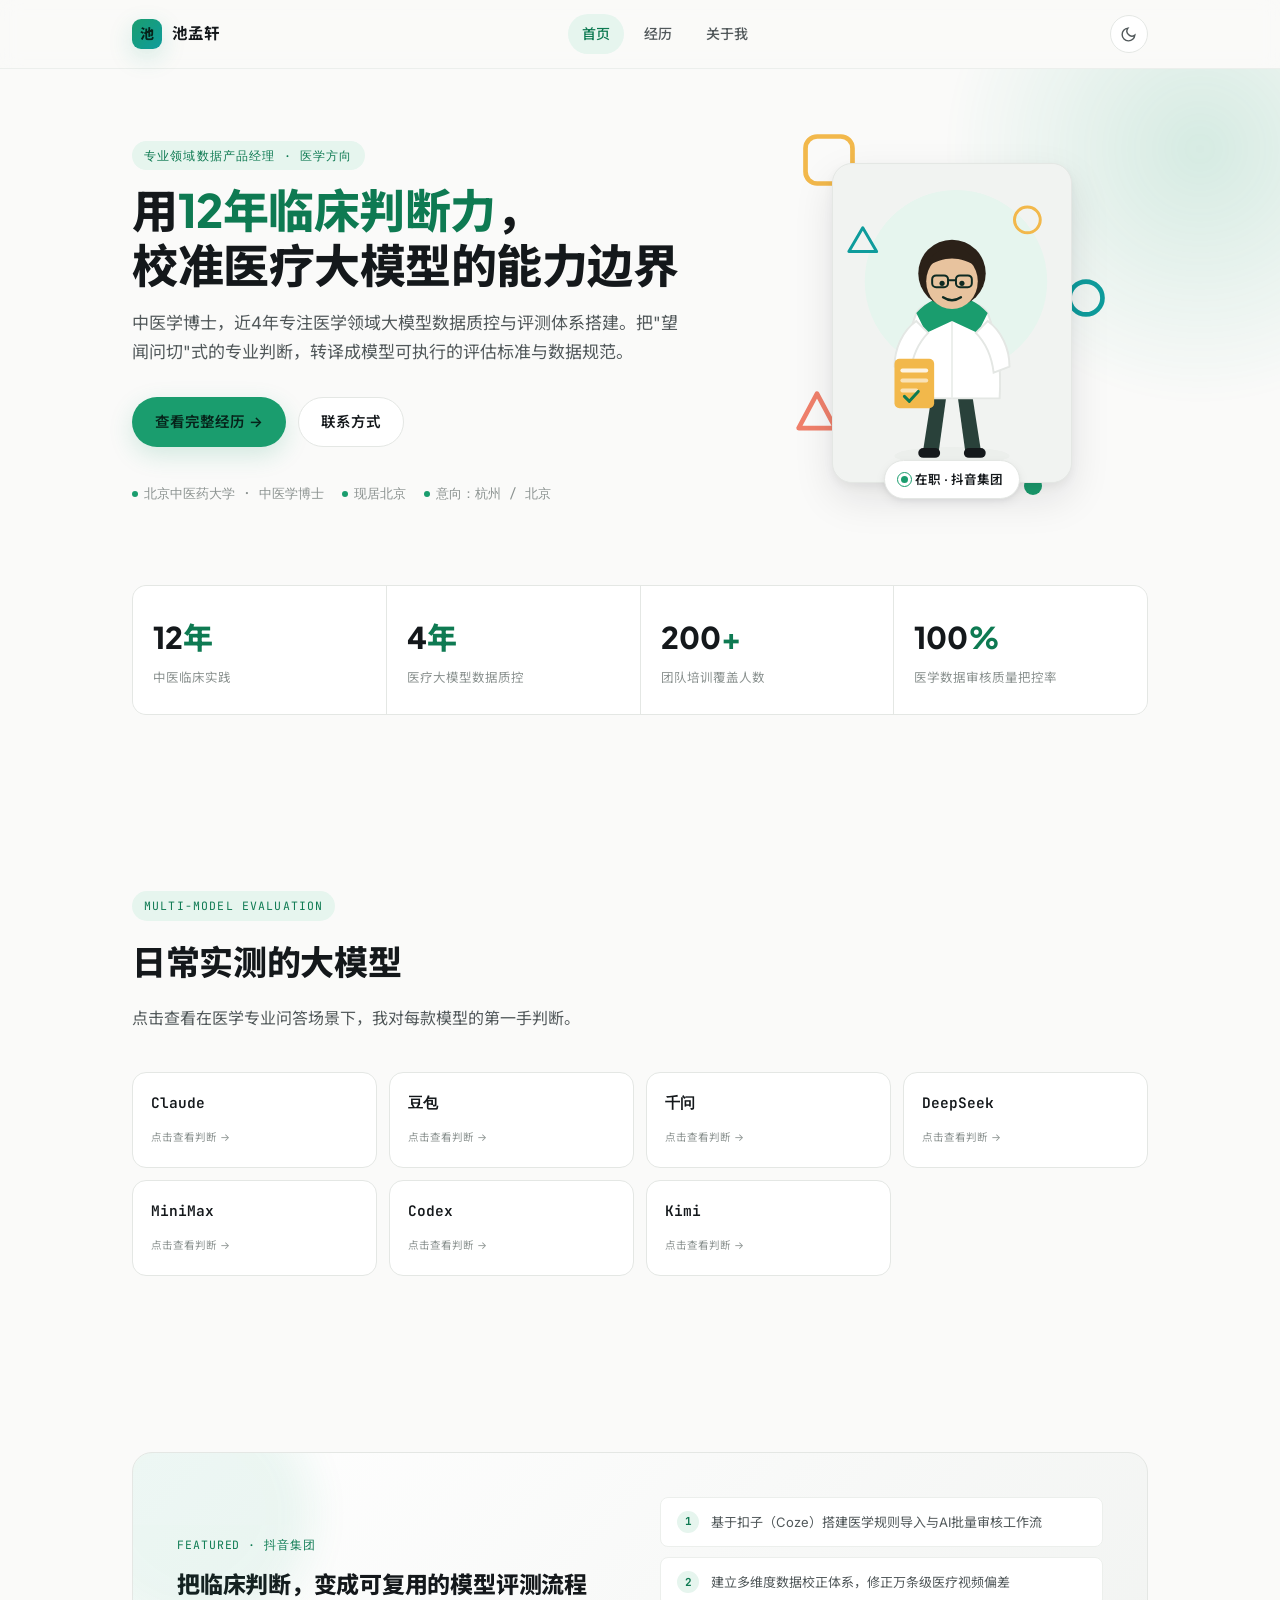
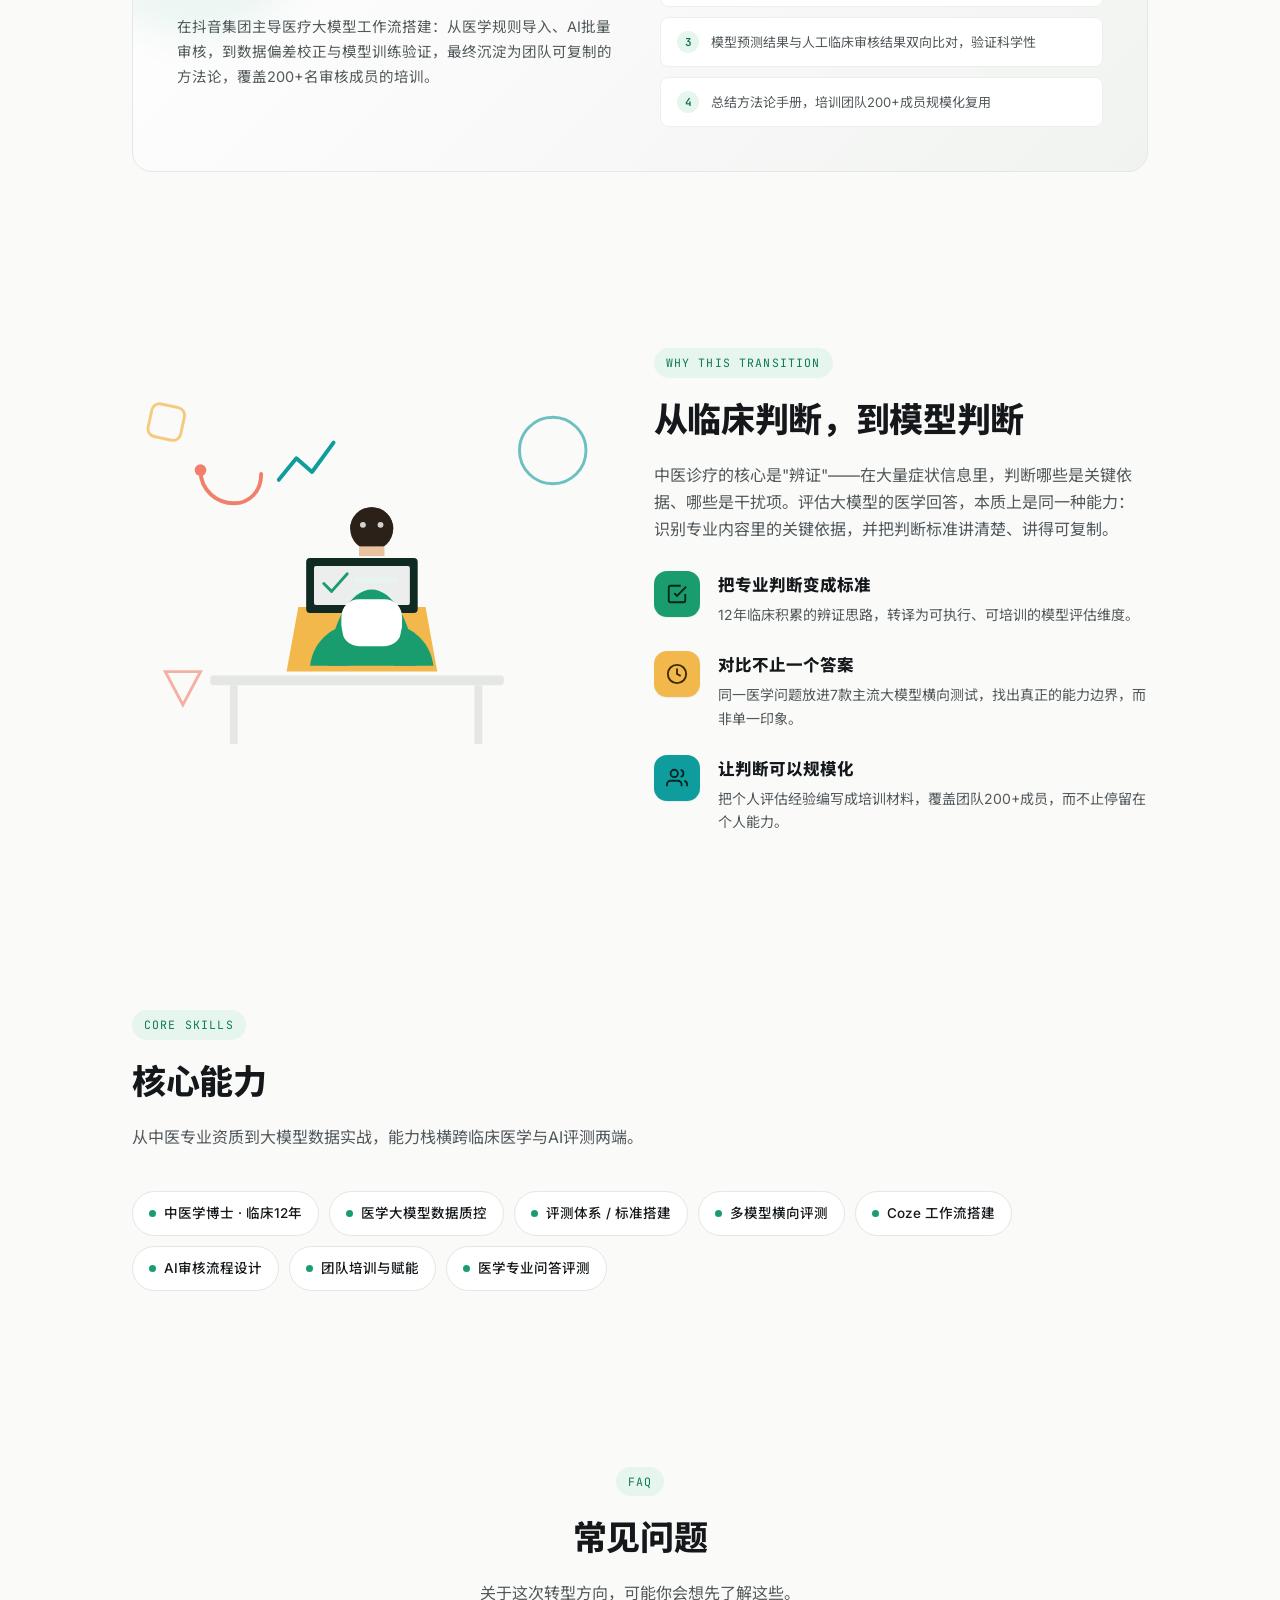
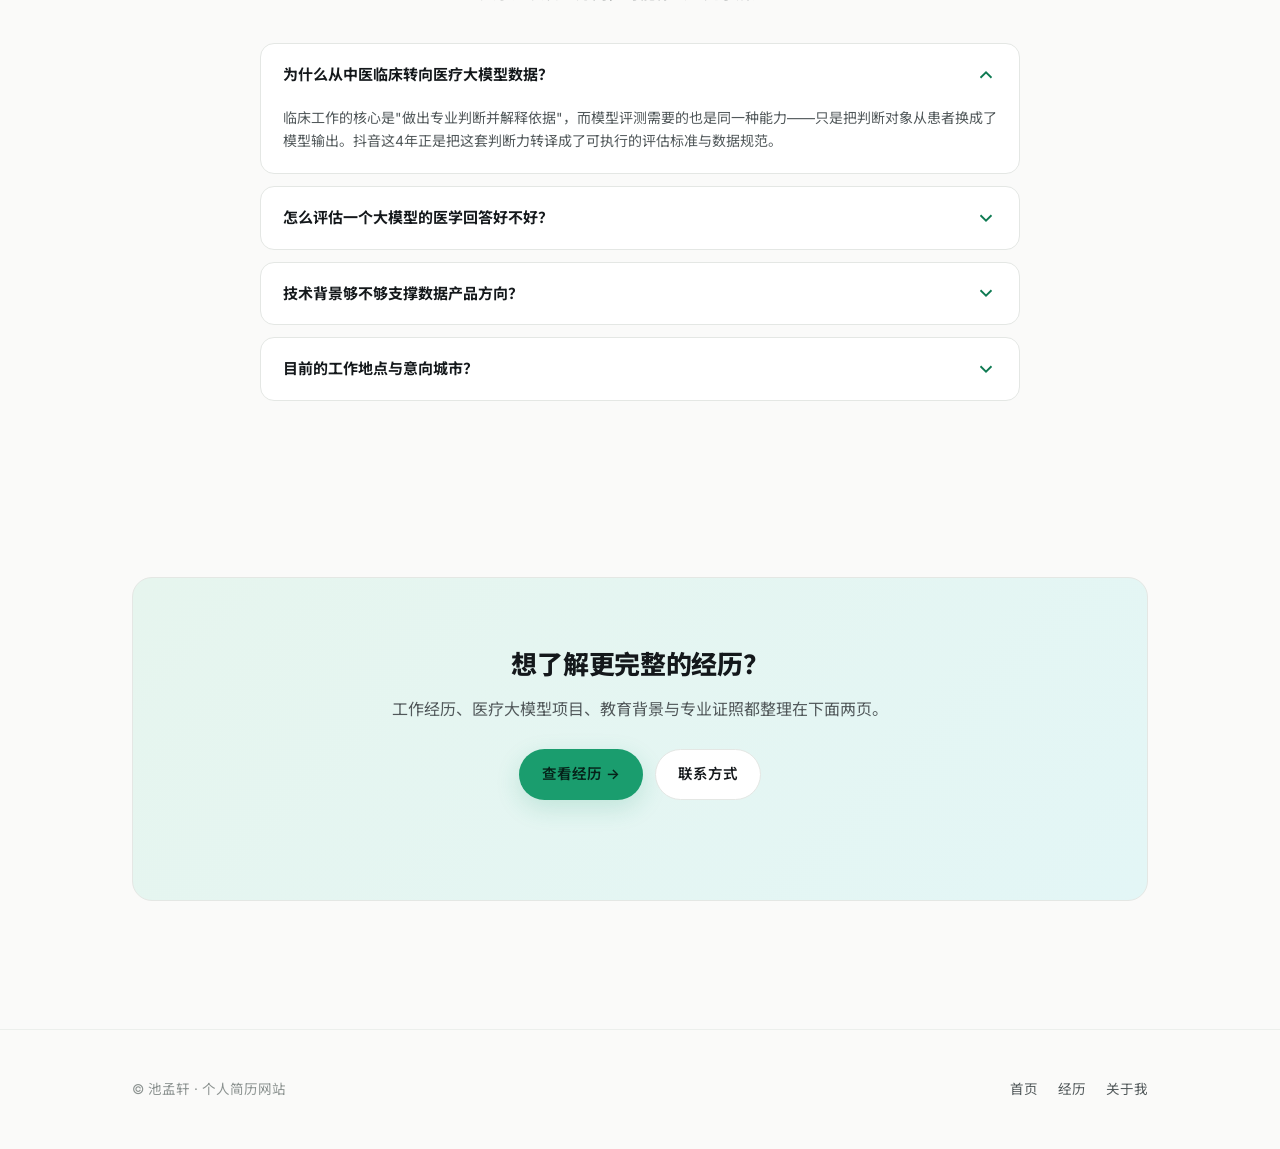
==== commit 4d8c6a91: "Add files via upload" ====
--- a/index.html
+++ b/index.html
@@ -198,15 +198,50 @@
             <div class="id-card">
               <svg viewBox="0 0 240 320" fill="none" xmlns="http://www.w3.org/2000/svg" style="width:100%;height:100%;">
                 <rect width="240" height="320" rx="20" style="fill:var(--bg-subtle)"/>
-                <circle cx="120" cy="118" r="46" style="fill:var(--accent-soft)"/>
-                <path d="M120 96a22 22 0 110 44 22 22 0 010-44z" style="fill:var(--accent)"/>
-                <path d="M78 178c4-26 20-40 42-40s38 14 42 40z" style="fill:var(--accent)"/>
-                <rect x="56" y="220" width="128" height="10" rx="5" style="fill:var(--border)"/>
-                <rect x="76" y="240" width="88" height="8" rx="4" style="fill:var(--border)"/>
-                <g>
-                  <rect x="86" y="262" width="30" height="22" rx="6" style="fill:var(--illus-amber)" opacity="0.85"/>
-                  <rect x="124" y="262" width="30" height="22" rx="6" style="fill:var(--accent-2)" opacity="0.85"/>
-                </g>
+
+                <!-- backdrop arc -->
+                <circle cx="124" cy="118" r="92" style="fill:var(--accent-soft)"/>
+                <circle cx="196" cy="56" r="13" style="stroke:var(--illus-amber)" stroke-width="3"/>
+                <path d="M30 64L44 88H16L30 64Z" style="stroke:var(--accent-2)" stroke-width="3" stroke-linejoin="round"/>
+
+                <!-- ground shadow -->
+                <ellipse cx="120" cy="294" rx="58" ry="9" style="fill:var(--border-soft)"/>
+
+                <!-- legs -->
+                <path d="M100 230l-10 64h16l8-58z" style="fill:var(--illus-ink)" opacity="0.88"/>
+                <path d="M140 230l10 64h-16l-8-58z" style="fill:var(--illus-ink)" opacity="0.88"/>
+                <rect x="86" y="286" width="22" height="10" rx="5" style="fill:var(--ink)"/>
+                <rect x="132" y="286" width="22" height="10" rx="5" style="fill:var(--ink)"/>
+
+                <!-- coat / torso -->
+                <path d="M84 150c-10 26-14 56-12 86h96c2-30-2-60-12-86-10-18-62-18-72 0z" style="fill:#FFFFFF" stroke="var(--border)" stroke-width="2"/>
+                <path d="M120 150v86" style="stroke:var(--border-soft)" stroke-width="2"/>
+                <path d="M84 150c10-12 26-18 36-18s26 6 36 18l-10 20-26-12-26 12z" style="fill:var(--accent)"/>
+
+                <!-- arms -->
+                <path d="M84 158c-14 10-22 28-22 46l16 6c2-16 8-30 18-40z" style="fill:#FFFFFF" stroke="var(--border)" stroke-width="2"/>
+                <path d="M156 158c14 10 22 28 22 46l-16 6c-2-16-8-30-18-40z" style="fill:#FFFFFF" stroke="var(--border)" stroke-width="2"/>
+
+                <!-- clipboard -->
+                <rect x="62" y="196" width="40" height="50" rx="5" style="fill:var(--illus-amber)"/>
+                <rect x="68" y="206" width="28" height="4" rx="2" style="fill:#FFFFFF" opacity="0.85"/>
+                <rect x="68" y="216" width="28" height="4" rx="2" style="fill:#FFFFFF" opacity="0.6"/>
+                <rect x="68" y="226" width="18" height="4" rx="2" style="fill:#FFFFFF" opacity="0.6"/>
+                <path d="M72 234l5 5 9-10" style="stroke:var(--accent-text)" stroke-width="3" stroke-linecap="round" stroke-linejoin="round"/>
+
+                <!-- head -->
+                <circle cx="120" cy="110" r="34" style="fill:#2B2118"/>
+                <path d="M88 110a32 32 0 0164 0" style="fill:#2B2118"/>
+                <ellipse cx="120" cy="118" rx="26" ry="28" style="fill:#E8C39E"/>
+                <circle cx="110" cy="120" r="2.6" style="fill:var(--illus-ink)"/>
+                <circle cx="130" cy="120" r="2.6" style="fill:var(--illus-ink)"/>
+                <path d="M111 134q9 6 18 0" style="stroke:var(--illus-ink)" stroke-width="2.4" stroke-linecap="round" fill="none"/>
+                <path d="M94 104c4-14 18-22 26-22s22 8 26 22c-8-6-18-9-26-9s-18 3-26 9z" style="fill:#2B2118"/>
+
+                <!-- glasses, nod to the original photo -->
+                <rect x="100" y="112" width="16" height="12" rx="4" style="stroke:var(--illus-ink)" stroke-width="2" fill="none"/>
+                <rect x="124" y="112" width="16" height="12" rx="4" style="stroke:var(--illus-ink)" stroke-width="2" fill="none"/>
+                <path d="M116 117h8" style="stroke:var(--illus-ink)" stroke-width="2"/>
               </svg>
             </div>
             <div class="hero-badge"><span class="pulse"></span>在职 · 抖音集团</div>
